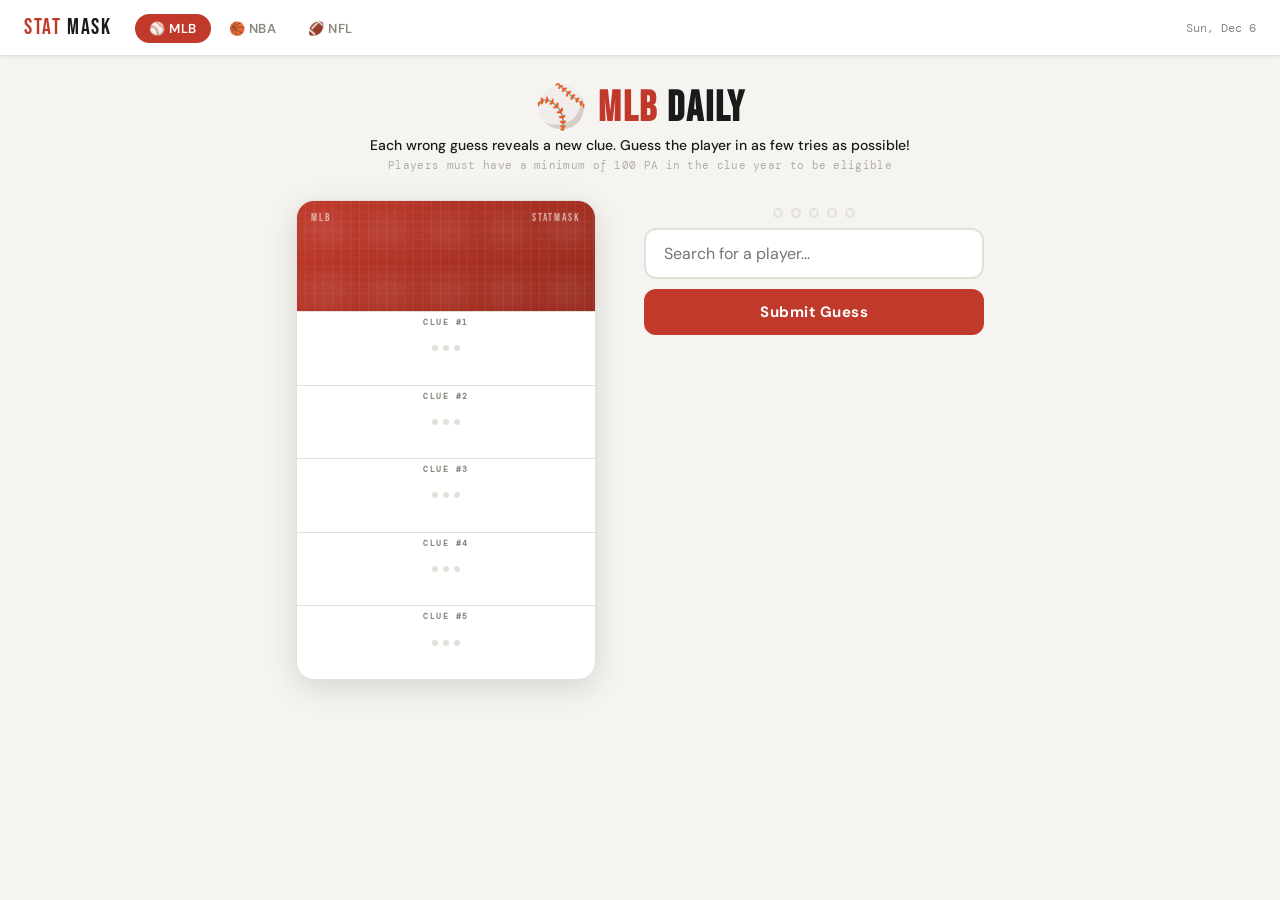
==== mlb.html @ f3b153d6 "Add files via upload" ====
<!DOCTYPE html>
<html lang="en">
<head>
  <!-- Google tag (gtag.js) -->
<script async src="https://www.googletagmanager.com/gtag/js?id=G-ZLGXC7EEFV"></script>
<script>
  window.dataLayer = window.dataLayer || [];
  function gtag(){dataLayer.push(arguments);}
  gtag('js', new Date());

  gtag('config', 'G-ZLGXC7EEFV');
</script>
  <meta charset="UTF-8" />
  <meta name="viewport" content="width=device-width, initial-scale=1.0" />
  <title>StatMask ⚾ MLB</title>
  <link rel="stylesheet" href="shared.css" />
  <style>
    :root {
      --accent: #c0392b;
      --accent-light: #fdeaea;
      --accent-glow: rgba(192,57,43,0.12);
    }

    /* Baseball stitching texture */
    .card-header {
      background: linear-gradient(135deg, #c0392b 0%, #96281b 100%);
    }

    .card-header::before {
      content: '';
      position: absolute;
      inset: 0;
      background-image:
        radial-gradient(circle at 30% 50%, rgba(255,255,255,0.06) 0%, transparent 60%),
        radial-gradient(circle at 70% 50%, rgba(255,255,255,0.06) 0%, transparent 60%);
      background-size: 60px 60px;
    }

    /* Stitching lines */
    .card-header::after {
      content: '';
      position: absolute;
      inset: 0;
      background-image:
        repeating-linear-gradient(
          90deg,
          transparent,
          transparent 8px,
          rgba(255,255,255,0.07) 8px,
          rgba(255,255,255,0.07) 9px
        ),
        repeating-linear-gradient(
          0deg,
          transparent,
          transparent 8px,
          rgba(255,255,255,0.04) 8px,
          rgba(255,255,255,0.04) 9px
        );
    }

    .sport-badge {
      position: absolute;
      top: 10px;
      left: 14px;
      font-family: 'Bebas Neue', sans-serif;
      font-size: 11px;
      letter-spacing: 2px;
      color: rgba(255,255,255,0.6);
      z-index: 4;
    }

    .stat-sleuth-badge {
      position: absolute;
      top: 10px;
      right: 14px;
      font-family: 'Bebas Neue', sans-serif;
      font-size: 11px;
      letter-spacing: 2px;
      color: rgba(255,255,255,0.6);
      z-index: 4;
    }
  </style>
</head>
<body>

<nav>
  <a class="nav-logo" href="mlb.html"><span>STAT</span>MASK</a>
  <ul class="nav-links">
    <li><a href="mlb.html" class="active">⚾ MLB</a></li>
    <li><a href="nba.html">🏀 NBA</a></li>
    <li><a href="nfl.html">🏈 NFL</a></li>
  </ul>
  <div class="nav-spacer"></div>
  <div class="nav-date" id="nav-date"></div>
</nav>

<main>

  <div class="page-header">
    <h1>⚾ <span>MLB</span> DAILY</h1>
    <p class="game-subtitle">Each wrong guess reveals a new clue. Guess the player in as few tries as possible!</p>
    <p class="eligibility-note">Players must have a minimum of 100 PA in the clue year to be eligible</p>
  </div>

  <div class="game-layout">

  <!-- THE CARD -->
  <div class="card-col">
  <div class="card-wrapper">
    <div class="sports-card" id="sports-card">

      <div class="card-header" id="card-header">
        <span class="sport-badge">MLB</span>
        <span class="stat-sleuth-badge">STATMASK</span>
        <div class="mystery-name" id="mystery-name"></div>
        <div class="player-name-reveal" id="player-name-reveal"></div>
      </div>

      <!-- Clue Row 1 -->
      <div class="clue-row" id="clue-0">
        <div class="clue-row-locked">
          <div class="lock-dots"><span></span><span></span><span></span></div>
        </div>
        <div class="clue-row-inner">
          <div class="clue-number">1</div>
          <div class="clue-content">
            <div class="clue-label">Year</div>
            <div class="clue-value" id="clue-val-0"></div>
          </div>
        </div>
      </div>

      <!-- Clue Row 2 -->
      <div class="clue-row" id="clue-1">
        <div class="clue-row-locked">
          <div class="lock-dots"><span></span><span></span><span></span></div>
        </div>
        <div class="clue-row-inner">
          <div class="clue-number">2</div>
          <div class="clue-content">
            <div class="clue-label">Batting Average</div>
            <div class="clue-value" id="clue-val-1"></div>
          </div>
        </div>
      </div>

      <!-- Clue Row 3 -->
      <div class="clue-row" id="clue-2">
        <div class="clue-row-locked">
          <div class="lock-dots"><span></span><span></span><span></span></div>
        </div>
        <div class="clue-row-inner">
          <div class="clue-number">3</div>
          <div class="clue-content">
            <div class="clue-label">Position / Throws</div>
            <div class="clue-value" id="clue-val-2"></div>
          </div>
        </div>
      </div>

      <!-- Clue Row 4 -->
      <div class="clue-row" id="clue-3">
        <div class="clue-row-locked">
          <div class="lock-dots"><span></span><span></span><span></span></div>
        </div>
        <div class="clue-row-inner">
          <div class="clue-number">4</div>
          <div class="clue-content">
            <div class="clue-label">League</div>
            <div class="clue-value" id="clue-val-3"></div>
          </div>
        </div>
      </div>

      <!-- Clue Row 5 -->
      <div class="clue-row" id="clue-4">
        <div class="clue-row-locked">
          <div class="lock-dots"><span></span><span></span><span></span></div>
        </div>
        <div class="clue-row-inner">
          <div class="clue-number">5</div>
          <div class="clue-content">
            <div class="clue-label">Team</div>
            <div class="clue-value" id="clue-val-4"></div>
          </div>
        </div>
      </div>

    </div>
  </div>
  </div><!-- /.card-col -->

  <div class="controls-col">

  <!-- GUESS AREA -->
  <div class="guess-area" id="guess-area">
    <div class="guess-count">
      <div class="guess-pip" id="pip-0"></div>
      <div class="guess-pip" id="pip-1"></div>
      <div class="guess-pip" id="pip-2"></div>
      <div class="guess-pip" id="pip-3"></div>
      <div class="guess-pip" id="pip-4"></div>
    </div>
    <div class="search-container">
      <input
        type="text"
        class="search-input"
        id="search-input"
        placeholder="Search for a player..."
        autocomplete="off"
        spellcheck="false"
      />
      <div class="autocomplete-dropdown" id="autocomplete-dropdown"></div>
    </div>
    <button class="guess-btn" id="guess-btn">Submit Guess</button>
  </div>

  <!-- WRONG GUESSES -->
  <div class="wrong-guesses" id="wrong-guesses" style="display:none;">
    <div class="wrong-guesses-title">Previous Guesses</div>
    <div id="wrong-guesses-list"></div>
  </div>

  <!-- LOCKED BANNER -->
  <div class="locked-banner" id="locked-banner">
    🔒 Come back tomorrow for a new player!
  </div>

  <!-- END STATE -->
  <div class="end-state" id="end-state">
    <div class="end-state-score" id="end-score"></div>
    <div class="end-state-sub" id="end-sub"></div>
    <div class="emoji-grid" id="emoji-grid"></div>
    <button class="share-btn" id="share-btn">🔗 Share Result</button>
    <div class="come-back">New player tomorrow at midnight</div>
  </div>

  </div><!-- /.controls-col -->

  </div><!-- /.game-layout -->

</main>

<script src="mlb_players.js?v=2"></script>
<script src="nba_players.js?v=2"></script>
<script src="nfl_players.js?v=2"></script>
<script src="config.js?v=2"></script>
<script src="game.js?v=2"></script>
<script>
  // Set nav date
  document.getElementById('nav-date').textContent =
    new Date().toLocaleDateString('en-US', { weekday: 'short', month: 'short', day: 'numeric' });

  // Populate clue values from config
  const cfg = STATMASK_CONFIG.mlb;
  cfg.clues.forEach((clue, i) => {
    const el = document.getElementById(`clue-val-${i}`);
    if (el) el.textContent = clue.value;
  });

  // Init game
  initGame('mlb', cfg);
</script>
</body>
</html>
---- shared.css ----
@import url('https://fonts.googleapis.com/css2?family=Bebas+Neue&family=DM+Sans:wght@400;500;600;700&family=DM+Mono:wght@400;500&display=swap');

/* ============================================================
   STATMASK — SHARED STYLES
   ============================================================ */

*, *::before, *::after {
  box-sizing: border-box;
  margin: 0;
  padding: 0;
}

:root {
  --bg: #f5f4f0;
  --surface: #ffffff;
  --border: #e2e0d8;
  --text: #1a1a1a;
  --text-muted: #888880;
  --text-light: #b0aea6;
  --green: #4caf7d;
  --green-light: #e8f5ee;
  --red: #e05252;
  --red-light: #fdeaea;
  --shadow-sm: 0 1px 3px rgba(0,0,0,0.08);
  --shadow-md: 0 4px 16px rgba(0,0,0,0.10);
  --shadow-lg: 0 8px 32px rgba(0,0,0,0.13);
  --radius: 14px;
  --card-width: 300px;
  --card-height: 480px;
}

body {
  font-family: 'DM Sans', sans-serif;
  background: var(--bg);
  color: var(--text);
  min-height: 100vh;
  display: flex;
  flex-direction: column;
}

/* ── NAV ── */
nav {
  background: var(--surface);
  border-bottom: 1px solid var(--border);
  padding: 0 24px;
  display: flex;
  align-items: center;
  gap: 8px;
  height: 56px;
  position: sticky;
  top: 0;
  z-index: 100;
  box-shadow: var(--shadow-sm);
}

.nav-logo {
  font-family: 'Bebas Neue', sans-serif;
  font-size: 22px;
  letter-spacing: 1.5px;
  color: var(--text);
  text-decoration: none;
  margin-right: 16px;
  display: flex;
  align-items: center;
  gap: 6px;
}

.nav-logo span { color: var(--accent); }

.nav-links {
  display: flex;
  gap: 4px;
  list-style: none;
}

.nav-links a {
  text-decoration: none;
  font-size: 13px;
  font-weight: 600;
  color: var(--text-muted);
  padding: 6px 14px;
  border-radius: 20px;
  transition: all 0.15s;
  letter-spacing: 0.5px;
}

.nav-links a:hover { background: var(--bg); color: var(--text); }
.nav-links a.active { background: var(--accent); color: white; }

.nav-spacer { flex: 1; }

.nav-date {
  font-size: 12px;
  color: var(--text-muted);
  font-family: 'DM Mono', monospace;
}

/* ── MAIN LAYOUT ── */
main {
  flex: 1;
  display: flex;
  flex-direction: column;
  align-items: center;
  padding: 32px 16px 48px;
  gap: 28px;
}

/* ── PAGE HEADER ── */
.page-header {
  text-align: center;
}

.page-header h1 {
  font-family: 'Bebas Neue', sans-serif;
  font-size: 42px;
  letter-spacing: 2px;
  color: var(--text);
  line-height: 1;
}

.page-header h1 span { color: var(--accent); }

.game-subtitle {
  margin-top: 6px;
  font-size: 14px;
  color: var(--text);
  font-weight: 500;
}

.eligibility-note {
  margin-top: 4px;
  font-size: 11px;
  color: var(--text-light);
  font-family: 'DM Mono', monospace;
  letter-spacing: 0.3px;
}

/* ── SPORTS CARD ── */
.card-wrapper {
  perspective: 1000px;
  width: var(--card-width);
  height: var(--card-height);
}

.sports-card {
  width: var(--card-width);
  height: var(--card-height);
  border-radius: 18px;
  overflow: hidden;
  box-shadow: var(--shadow-lg);
  background: var(--surface);
  display: flex;
  flex-direction: column;
  border: 1.5px solid var(--border);
  position: relative;
  transition: box-shadow 0.4s, border-color 0.4s;
}

.sports-card.win {
  box-shadow: 0 0 0 3px var(--green), 0 8px 40px rgba(76,175,125,0.25);
  border-color: var(--green);
  animation: winGlow 0.6s ease;
}

.sports-card.lose {
  box-shadow: 0 0 0 3px var(--red), 0 8px 40px rgba(224,82,82,0.2);
  border-color: var(--red);
}

@keyframes winGlow {
  0%   { box-shadow: 0 0 0 0px var(--green), 0 8px 32px rgba(76,175,125,0); }
  50%  { box-shadow: 0 0 0 8px var(--green), 0 8px 40px rgba(76,175,125,0.4); }
  100% { box-shadow: 0 0 0 3px var(--green), 0 8px 40px rgba(76,175,125,0.25); }
}

@keyframes wrongFlash {
  0%   { box-shadow: var(--shadow-lg); }
  40%  { box-shadow: 0 0 0 8px var(--red), 0 8px 40px rgba(224,82,82,0.3); }
  100% { box-shadow: var(--shadow-lg); }
}

.sports-card.wrong-flash {
  animation: wrongFlash 0.6s ease;
}

/* ── CARD HEADER (sport texture) ── */
.card-header {
  height: 110px;
  position: relative;
  overflow: hidden;
  display: flex;
  align-items: center;
  justify-content: center;
  flex-shrink: 0;
}

.card-header .sport-label {
  font-family: 'Bebas Neue', sans-serif;
  font-size: 13px;
  letter-spacing: 3px;
  color: rgba(255,255,255,0.7);
  position: relative;
  z-index: 2;
}

.card-header .mystery-name {
  position: absolute;
  inset: 0;
  display: flex;
  align-items: center;
  justify-content: center;
  font-family: 'Bebas Neue', sans-serif;
  font-size: 30px;
  letter-spacing: 3px;
  color: white;
  text-align: center;
  padding: 12px;
  filter: blur(7px);
  opacity: 1;
  z-index: 2;
  transition: opacity 0.5s, filter 0.5s;
  pointer-events: none;
  user-select: none;
}

.card-header.revealed .mystery-name {
  opacity: 0;
  filter: blur(0px);
}

.card-header .player-name-reveal {
  position: absolute;
  inset: 0;
  display: flex;
  align-items: center;
  justify-content: center;
  font-family: 'Bebas Neue', sans-serif;
  font-size: 26px;
  letter-spacing: 2px;
  color: white;
  text-shadow: 0 2px 8px rgba(0,0,0,0.3);
  opacity: 0;
  transition: opacity 0.5s 0.2s;
  z-index: 3;
  text-align: center;
  padding: 12px;
}

.card-header.revealed .player-name-reveal { opacity: 1; }

/* ── CLUE ROWS ── */
.clue-rows {
  flex: 1;
  display: flex;
  flex-direction: column;
}

.clue-row {
  flex: 1;
  border-top: 1px solid var(--border);
  display: flex;
  align-items: center;
  padding: 0 18px;
  gap: 12px;
  position: relative;
  overflow: hidden;
  transform-origin: top center;
}

.clue-row-inner {
  display: flex;
  align-items: center;
  gap: 12px;
  width: 100%;
  opacity: 0;
  transform: translateY(-8px);
  transition: opacity 0.4s, transform 0.4s;
}

.clue-row.revealed .clue-row-inner {
  opacity: 1;
  transform: translateY(0);
}

.clue-row-locked {
  position: absolute;
  inset: 0;
  display: flex;
  align-items: center;
  justify-content: center;
  gap: 8px;
  transition: opacity 0.3s;
}

.clue-row-locked .lock-dots {
  display: flex;
  gap: 5px;
}

.clue-row-locked .lock-dots span {
  width: 6px;
  height: 6px;
  border-radius: 50%;
  background: var(--border);
  display: block;
}

.clue-row.revealed .clue-row-locked { opacity: 0; pointer-events: none; }

.clue-number {
  width: 22px;
  height: 22px;
  border-radius: 50%;
  background: var(--accent-light, #f0f0f0);
  color: var(--accent);
  font-size: 11px;
  font-weight: 700;
  display: flex;
  align-items: center;
  justify-content: center;
  flex-shrink: 0;
  font-family: 'DM Mono', monospace;
}

.clue-content { flex: 1; min-width: 0; }

.sports-card { counter-reset: clue-counter; }

.clue-row::before {
  counter-increment: clue-counter;
  content: "CLUE #" counter(clue-counter);
  position: absolute;
  top: 5px;
  left: 50%;
  transform: translateX(-50%);
  white-space: nowrap;
  font-size: 8px;
  font-weight: 600;
  letter-spacing: 1.5px;
  color: var(--text-muted);
  font-family: 'DM Mono', monospace;
  z-index: 1;
}

.clue-label {
  font-size: 10px;
  font-weight: 600;
  text-transform: uppercase;
  letter-spacing: 0.8px;
  color: var(--text-muted);
  line-height: 1;
}

.clue-value {
  font-size: 15px;
  font-weight: 700;
  color: var(--text);
  margin-top: 2px;
  white-space: nowrap;
  overflow: hidden;
  text-overflow: ellipsis;
}

/* ── GUESS INPUT AREA ── */
.guess-area {
  width: 100%;
  max-width: 360px;
  display: flex;
  flex-direction: column;
  gap: 10px;
}

.guess-count {
  display: flex;
  justify-content: center;
  gap: 8px;
}

.guess-pip {
  width: 10px;
  height: 10px;
  border-radius: 50%;
  border: 2px solid var(--border);
  background: transparent;
  transition: all 0.2s;
}

.guess-pip.wrong { background: var(--red); border-color: var(--red); }
.guess-pip.correct { background: var(--green); border-color: var(--green); }

.search-container {
  position: relative;
}

.search-input {
  width: 100%;
  padding: 13px 18px;
  border: 2px solid var(--border);
  border-radius: 12px;
  font-size: 16px;
  font-family: 'DM Sans', sans-serif;
  background: var(--surface);
  color: var(--text);
  outline: none;
  transition: border-color 0.2s, box-shadow 0.2s;
}

.search-input:focus {
  border-color: var(--accent);
  box-shadow: 0 0 0 3px var(--accent-glow, rgba(0,0,0,0.06));
}

.search-input:disabled {
  background: var(--bg);
  color: var(--text-muted);
  cursor: not-allowed;
}

.autocomplete-dropdown {
  position: absolute;
  top: calc(100% + 6px);
  left: 0; right: 0;
  background: var(--surface);
  border: 1.5px solid var(--border);
  border-radius: 12px;
  box-shadow: var(--shadow-md);
  z-index: 50;
  max-height: 200px;
  overflow-y: auto;
  display: none;
}

.autocomplete-dropdown.open { display: block; }

.autocomplete-item {
  padding: 10px 16px;
  font-size: 14px;
  cursor: pointer;
  transition: background 0.1s;
  border-bottom: 1px solid var(--border);
}

.autocomplete-item:last-child { border-bottom: none; }
.autocomplete-item:hover, .autocomplete-item.active { background: var(--bg); }

.autocomplete-item mark {
  background: none;
  color: var(--accent);
  font-weight: 700;
}

.guess-btn {
  width: 100%;
  padding: 13px;
  background: var(--accent);
  color: white;
  border: none;
  border-radius: 12px;
  font-size: 15px;
  font-weight: 700;
  font-family: 'DM Sans', sans-serif;
  cursor: pointer;
  letter-spacing: 0.5px;
  transition: opacity 0.2s, transform 0.1s;
}

.guess-btn:hover { opacity: 0.9; }
.guess-btn:active { transform: scale(0.98); }
.guess-btn:disabled { opacity: 0.4; cursor: not-allowed; transform: none; }

/* ── WRONG GUESSES LIST ── */
.wrong-guesses {
  width: 100%;
  max-width: 360px;
}

.wrong-guesses-title {
  font-size: 11px;
  font-weight: 600;
  text-transform: uppercase;
  letter-spacing: 0.8px;
  color: var(--text-muted);
  margin-bottom: 6px;
}

.wrong-guess-tag {
  display: inline-flex;
  align-items: center;
  gap: 5px;
  background: var(--red-light);
  color: var(--red);
  font-size: 13px;
  font-weight: 600;
  padding: 4px 10px;
  border-radius: 20px;
  margin: 3px;
  text-decoration: line-through;
  text-decoration-color: var(--red);
}

/* ── END STATE ── */
.end-state {
  width: 100%;
  max-width: 360px;
  background: var(--surface);
  border-radius: var(--radius);
  border: 1.5px solid var(--border);
  padding: 20px;
  text-align: center;
  box-shadow: var(--shadow-sm);
  display: none;
  flex-direction: column;
  gap: 14px;
  animation: slideUp 0.4s ease;
}

.end-state.show { display: flex; }

@keyframes slideUp {
  from { opacity: 0; transform: translateY(12px); }
  to   { opacity: 1; transform: translateY(0); }
}

.end-state-score {
  font-family: 'Bebas Neue', sans-serif;
  font-size: 28px;
  letter-spacing: 1px;
  line-height: 1;
}

.end-state-score.win-text { color: var(--green); }
.end-state-score.lose-text { color: var(--red); }

.end-state-sub {
  font-size: 13px;
  color: var(--text-muted);
  margin-top: -8px;
}

.emoji-grid {
  font-size: 18px;
  letter-spacing: 4px;
  line-height: 1.6;
}

.share-btn {
  display: flex;
  align-items: center;
  justify-content: center;
  gap: 7px;
  padding: 11px 20px;
  background: var(--text);
  color: white;
  border: none;
  border-radius: 10px;
  font-size: 14px;
  font-weight: 700;
  font-family: 'DM Sans', sans-serif;
  cursor: pointer;
  transition: opacity 0.2s;
  letter-spacing: 0.3px;
}

.share-btn:hover { opacity: 0.85; }
.share-btn.copied { background: var(--green); }

.come-back {
  font-size: 12px;
  color: var(--text-muted);
  font-family: 'DM Mono', monospace;
}

/* ── LOCKED STATE ── */
.locked-banner {
  display: none;
  background: var(--bg);
  border: 1.5px solid var(--border);
  border-radius: 10px;
  padding: 12px 18px;
  text-align: center;
  font-size: 13px;
  color: var(--text-muted);
  width: 100%;
  max-width: 360px;
}

.locked-banner.show { display: block; }

/* ── SCROLLBAR ── */
.autocomplete-dropdown::-webkit-scrollbar { width: 4px; }
.autocomplete-dropdown::-webkit-scrollbar-track { background: transparent; }
.autocomplete-dropdown::-webkit-scrollbar-thumb { background: var(--border); border-radius: 4px; }

/* ── DESKTOP SIDE-BY-SIDE LAYOUT ── */
@media (min-width: 768px) {
  main {
    align-items: center;
    padding: 32px 24px 48px;
  }

  .game-layout {
    display: flex;
    flex-direction: row;
    align-items: flex-start;
    gap: 48px;
    justify-content: center;
  }

  .card-col {
    flex-shrink: 0;
  }

  .controls-col {
    display: flex;
    flex-direction: column;
    gap: 12px;
    width: 340px;
    padding-top: 8px;
  }

  .guess-area {
    max-width: 100%;
    width: 100%;
  }

  .wrong-guesses,
  .end-state,
  .locked-banner {
    max-width: 100%;
    width: 100%;
  }
}

/* ── RESPONSIVE ── */
@media (max-width: 480px) {
  :root {
    --card-width: min(300px, calc(100vw - 32px));
    --card-height: 390px;
  }

  main { padding: 10px 16px 20px; gap: 12px; }

  .page-header h1 { font-size: 32px; }
  .game-subtitle { font-size: 13px; }
  .eligibility-note { font-size: 10px; margin-top: 2px; }

  .card-header { height: 86px; }
  .card-header .mystery-icon { font-size: 38px; }

  .search-input { padding: 10px 14px; font-size: 16px; }
  .guess-btn { padding: 10px; font-size: 14px; }

  nav { padding: 0 12px; gap: 4px; }
  .nav-logo { font-size: 17px; margin-right: 6px; }
  .nav-links { gap: 2px; }
  .nav-links a { font-size: 11px; padding: 5px 9px; letter-spacing: 0; }
  .nav-date { font-size: 10px; white-space: nowrap; }
}

@media (max-width: 390px) {
  :root {
    --card-width: calc(100vw - 28px);
    --card-height: 360px;
  }

  main { padding: 6px 14px 16px; gap: 10px; }

  .page-header h1 { font-size: 28px; }
  .game-subtitle { font-size: 12px; }
  .eligibility-note { display: none; }

  .card-header { height: 76px; }
  .card-header .mystery-icon { font-size: 34px; }
}
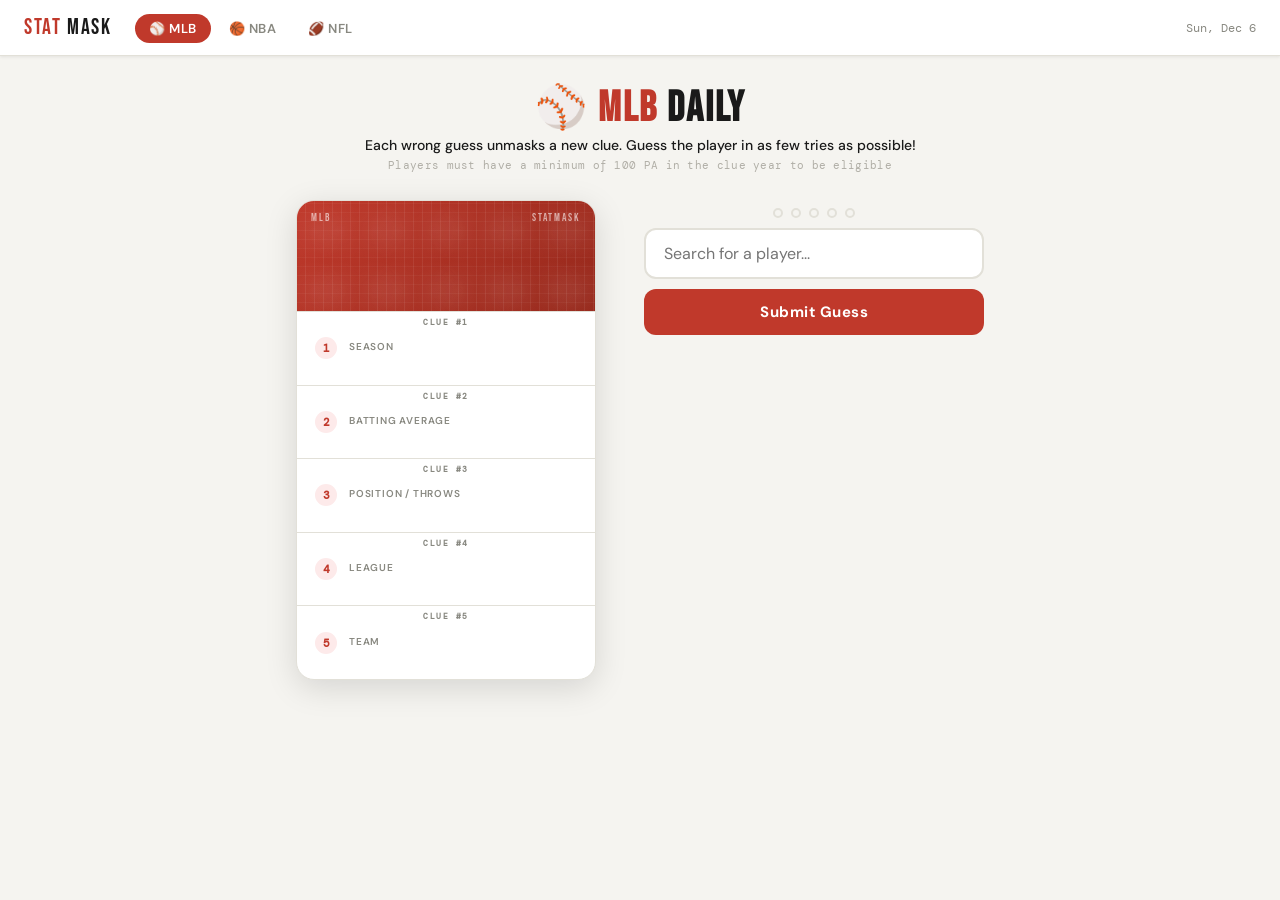
==== commit b50e01ea: "Add files via upload" ====
--- a/mlb.html
+++ b/mlb.html
@@ -98,7 +98,7 @@
 
   <div class="page-header">
     <h1>⚾ <span>MLB</span> DAILY</h1>
-    <p class="game-subtitle">Each wrong guess reveals a new clue. Guess the player in as few tries as possible!</p>
+    <p class="game-subtitle">Each wrong guess unmasks a new clue. Guess the player in as few tries as possible!</p>
     <p class="eligibility-note">Players must have a minimum of 100 PA in the clue year to be eligible</p>
   </div>
 
@@ -124,7 +124,7 @@
         <div class="clue-row-inner">
           <div class="clue-number">1</div>
           <div class="clue-content">
-            <div class="clue-label">Year</div>
+            <div class="clue-label">Season</div>
             <div class="clue-value" id="clue-val-0"></div>
           </div>
         </div>
--- a/shared.css
+++ b/shared.css
@@ -272,40 +272,9 @@
   align-items: center;
   gap: 12px;
   width: 100%;
-  opacity: 0;
-  transform: translateY(-8px);
-  transition: opacity 0.4s, transform 0.4s;
-}
-
-.clue-row.revealed .clue-row-inner {
-  opacity: 1;
-  transform: translateY(0);
-}
-
-.clue-row-locked {
-  position: absolute;
-  inset: 0;
-  display: flex;
-  align-items: center;
-  justify-content: center;
-  gap: 8px;
-  transition: opacity 0.3s;
-}
-
-.clue-row-locked .lock-dots {
-  display: flex;
-  gap: 5px;
-}
-
-.clue-row-locked .lock-dots span {
-  width: 6px;
-  height: 6px;
-  border-radius: 50%;
-  background: var(--border);
-  display: block;
-}
-
-.clue-row.revealed .clue-row-locked { opacity: 0; pointer-events: none; }
+}
+
+.clue-row-locked { display: none; }
 
 .clue-number {
   width: 22px;
@@ -359,6 +328,14 @@
   white-space: nowrap;
   overflow: hidden;
   text-overflow: ellipsis;
+  filter: blur(6px);
+  transition: filter 0.5s;
+  user-select: none;
+}
+
+.clue-row.revealed .clue-value {
+  filter: blur(0);
+  user-select: auto;
 }
 
 /* ── GUESS INPUT AREA ── */
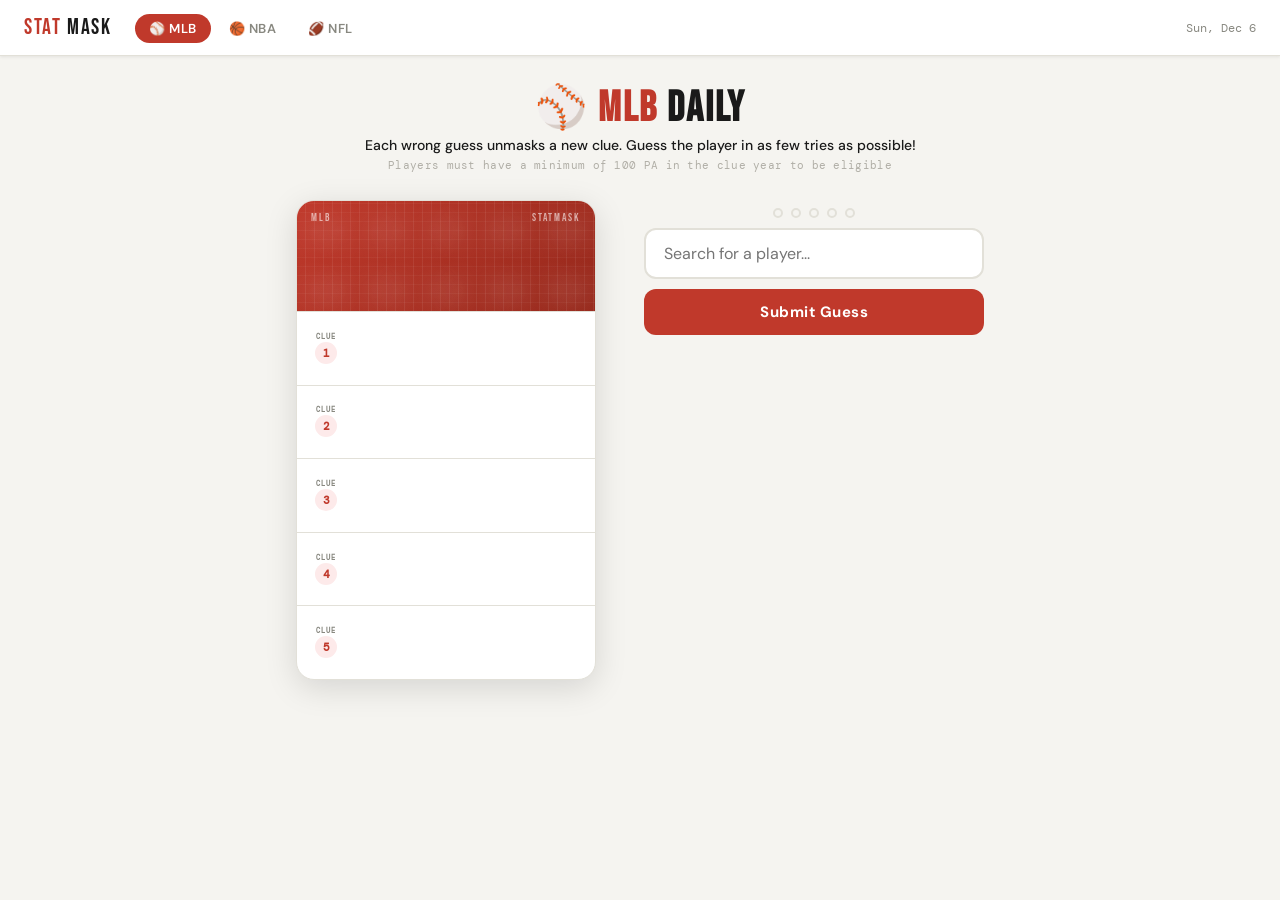
==== commit cc50122d: "Add files via upload" ====
--- a/mlb.html
+++ b/mlb.html
@@ -118,71 +118,56 @@
 
       <!-- Clue Row 1 -->
       <div class="clue-row" id="clue-0">
-        <div class="clue-row-locked">
-          <div class="lock-dots"><span></span><span></span><span></span></div>
-        </div>
-        <div class="clue-row-inner">
-          <div class="clue-number">1</div>
-          <div class="clue-content">
-            <div class="clue-label">Season</div>
-            <div class="clue-value" id="clue-val-0"></div>
-          </div>
+        <div class="clue-row-inner">
+          <div class="clue-num-col">
+            <div class="clue-tag">CLUE</div>
+            <div class="clue-num-circle">1</div>
+          </div>
+          <div class="clue-value" id="clue-val-0"></div>
         </div>
       </div>
 
       <!-- Clue Row 2 -->
       <div class="clue-row" id="clue-1">
-        <div class="clue-row-locked">
-          <div class="lock-dots"><span></span><span></span><span></span></div>
-        </div>
-        <div class="clue-row-inner">
-          <div class="clue-number">2</div>
-          <div class="clue-content">
-            <div class="clue-label">Batting Average</div>
-            <div class="clue-value" id="clue-val-1"></div>
-          </div>
+        <div class="clue-row-inner">
+          <div class="clue-num-col">
+            <div class="clue-tag">CLUE</div>
+            <div class="clue-num-circle">2</div>
+          </div>
+          <div class="clue-value" id="clue-val-1"></div>
         </div>
       </div>
 
       <!-- Clue Row 3 -->
       <div class="clue-row" id="clue-2">
-        <div class="clue-row-locked">
-          <div class="lock-dots"><span></span><span></span><span></span></div>
-        </div>
-        <div class="clue-row-inner">
-          <div class="clue-number">3</div>
-          <div class="clue-content">
-            <div class="clue-label">Position / Throws</div>
-            <div class="clue-value" id="clue-val-2"></div>
-          </div>
+        <div class="clue-row-inner">
+          <div class="clue-num-col">
+            <div class="clue-tag">CLUE</div>
+            <div class="clue-num-circle">3</div>
+          </div>
+          <div class="clue-value" id="clue-val-2"></div>
         </div>
       </div>
 
       <!-- Clue Row 4 -->
       <div class="clue-row" id="clue-3">
-        <div class="clue-row-locked">
-          <div class="lock-dots"><span></span><span></span><span></span></div>
-        </div>
-        <div class="clue-row-inner">
-          <div class="clue-number">4</div>
-          <div class="clue-content">
-            <div class="clue-label">League</div>
-            <div class="clue-value" id="clue-val-3"></div>
-          </div>
+        <div class="clue-row-inner">
+          <div class="clue-num-col">
+            <div class="clue-tag">CLUE</div>
+            <div class="clue-num-circle">4</div>
+          </div>
+          <div class="clue-value" id="clue-val-3"></div>
         </div>
       </div>
 
       <!-- Clue Row 5 -->
       <div class="clue-row" id="clue-4">
-        <div class="clue-row-locked">
-          <div class="lock-dots"><span></span><span></span><span></span></div>
-        </div>
-        <div class="clue-row-inner">
-          <div class="clue-number">5</div>
-          <div class="clue-content">
-            <div class="clue-label">Team</div>
-            <div class="clue-value" id="clue-val-4"></div>
-          </div>
+        <div class="clue-row-inner">
+          <div class="clue-num-col">
+            <div class="clue-tag">CLUE</div>
+            <div class="clue-num-circle">5</div>
+          </div>
+          <div class="clue-value" id="clue-val-4"></div>
         </div>
       </div>
 
@@ -255,7 +240,7 @@
   const cfg = STATMASK_CONFIG.mlb;
   cfg.clues.forEach((clue, i) => {
     const el = document.getElementById(`clue-val-${i}`);
-    if (el) el.textContent = clue.value;
+    if (el) el.textContent = clue;
   });
 
   // Init game
--- a/shared.css
+++ b/shared.css
@@ -36,6 +36,7 @@
   min-height: 100vh;
   display: flex;
   flex-direction: column;
+  overflow-x: hidden;
 }
 
 /* ── NAV ── */
@@ -168,9 +169,40 @@
 }
 
 @keyframes winGlow {
-  0%   { box-shadow: 0 0 0 0px var(--green), 0 8px 32px rgba(76,175,125,0); }
-  50%  { box-shadow: 0 0 0 8px var(--green), 0 8px 40px rgba(76,175,125,0.4); }
-  100% { box-shadow: 0 0 0 3px var(--green), 0 8px 40px rgba(76,175,125,0.25); }
+  0%   { box-shadow: 0 0 0 0px var(--green), 0 8px 32px rgba(76,175,125,0); transform: scale(1); }
+  25%  { box-shadow: 0 0 0 10px var(--green), 0 8px 48px rgba(76,175,125,0.5); transform: scale(1.03); }
+  60%  { box-shadow: 0 0 0 6px var(--green), 0 8px 40px rgba(76,175,125,0.35); transform: scale(1.01); }
+  100% { box-shadow: 0 0 0 3px var(--green), 0 8px 40px rgba(76,175,125,0.25); transform: scale(1); }
+}
+
+/* ── WIN SWEEP ── */
+@keyframes sweepDown {
+  0%   { transform: translateY(-100%); }
+  100% { transform: translateY(500%); }
+}
+
+.sports-card.win-sweep {
+  overflow: hidden;
+}
+
+.sports-card.win-sweep::after {
+  content: '';
+  position: absolute;
+  left: -5%;
+  right: -5%;
+  top: 0;
+  height: 28%;
+  background: linear-gradient(
+    to bottom,
+    transparent 0%,
+    rgba(76, 175, 125, 0.2) 25%,
+    rgba(255, 255, 255, 0.75) 50%,
+    rgba(76, 175, 125, 0.2) 75%,
+    transparent 100%
+  );
+  animation: sweepDown 0.85s cubic-bezier(0.4, 0, 0.4, 1) forwards;
+  z-index: 20;
+  pointer-events: none;
 }
 
 @keyframes wrongFlash {
@@ -215,7 +247,7 @@
   color: white;
   text-align: center;
   padding: 12px;
-  filter: blur(7px);
+  filter: blur(14px);
   opacity: 1;
   z-index: 2;
   transition: opacity 0.5s, filter 0.5s;
@@ -270,13 +302,31 @@
 .clue-row-inner {
   display: flex;
   align-items: center;
-  gap: 12px;
+  gap: 14px;
   width: 100%;
 }
 
 .clue-row-locked { display: none; }
 
-.clue-number {
+.clue-num-col {
+  display: flex;
+  flex-direction: column;
+  align-items: center;
+  gap: 2px;
+  flex-shrink: 0;
+}
+
+.clue-tag {
+  font-size: 7px;
+  font-weight: 700;
+  letter-spacing: 1.2px;
+  color: var(--text-muted);
+  font-family: 'DM Mono', monospace;
+  text-transform: uppercase;
+  line-height: 1;
+}
+
+.clue-num-circle {
   width: 22px;
   height: 22px;
   border-radius: 50%;
@@ -287,48 +337,18 @@
   display: flex;
   align-items: center;
   justify-content: center;
-  flex-shrink: 0;
   font-family: 'DM Mono', monospace;
 }
 
-.clue-content { flex: 1; min-width: 0; }
-
-.sports-card { counter-reset: clue-counter; }
-
-.clue-row::before {
-  counter-increment: clue-counter;
-  content: "CLUE #" counter(clue-counter);
-  position: absolute;
-  top: 5px;
-  left: 50%;
-  transform: translateX(-50%);
-  white-space: nowrap;
-  font-size: 8px;
-  font-weight: 600;
-  letter-spacing: 1.5px;
-  color: var(--text-muted);
-  font-family: 'DM Mono', monospace;
-  z-index: 1;
-}
-
-.clue-label {
-  font-size: 10px;
-  font-weight: 600;
-  text-transform: uppercase;
-  letter-spacing: 0.8px;
-  color: var(--text-muted);
-  line-height: 1;
-}
-
 .clue-value {
-  font-size: 15px;
-  font-weight: 700;
+  flex: 1;
+  min-width: 0;
+  font-size: 13px;
+  font-weight: 500;
   color: var(--text);
-  margin-top: 2px;
-  white-space: nowrap;
-  overflow: hidden;
-  text-overflow: ellipsis;
-  filter: blur(6px);
+  line-height: 1.45;
+  white-space: normal;
+  filter: blur(8px);
   transition: filter 0.5s;
   user-select: none;
 }
@@ -449,6 +469,7 @@
 .wrong-guesses {
   width: 100%;
   max-width: 360px;
+  overflow: hidden;
 }
 
 .wrong-guesses-title {
@@ -568,6 +589,23 @@
 .autocomplete-dropdown::-webkit-scrollbar-track { background: transparent; }
 .autocomplete-dropdown::-webkit-scrollbar-thumb { background: var(--border); border-radius: 4px; }
 
+/* ── GAME LAYOUT — MOBILE (column, default) ── */
+.game-layout {
+  display: flex;
+  flex-direction: column;
+  align-items: center;
+  gap: 24px;
+  width: 100%;
+}
+
+.controls-col {
+  display: flex;
+  flex-direction: column;
+  gap: 12px;
+  width: 100%;
+  max-width: 360px;
+}
+
 /* ── DESKTOP SIDE-BY-SIDE LAYOUT ── */
 @media (min-width: 768px) {
   main {
@@ -576,11 +614,11 @@
   }
 
   .game-layout {
-    display: flex;
     flex-direction: row;
     align-items: flex-start;
     gap: 48px;
     justify-content: center;
+    width: auto;
   }
 
   .card-col {
@@ -588,10 +626,8 @@
   }
 
   .controls-col {
-    display: flex;
-    flex-direction: column;
-    gap: 12px;
     width: 340px;
+    max-width: 340px;
     padding-top: 8px;
   }
 
@@ -627,6 +663,8 @@
   .search-input { padding: 10px 14px; font-size: 16px; }
   .guess-btn { padding: 10px; font-size: 14px; }
 
+  .guess-count { padding-top: 4px; }
+
   nav { padding: 0 12px; gap: 4px; }
   .nav-logo { font-size: 17px; margin-right: 6px; }
   .nav-links { gap: 2px; }
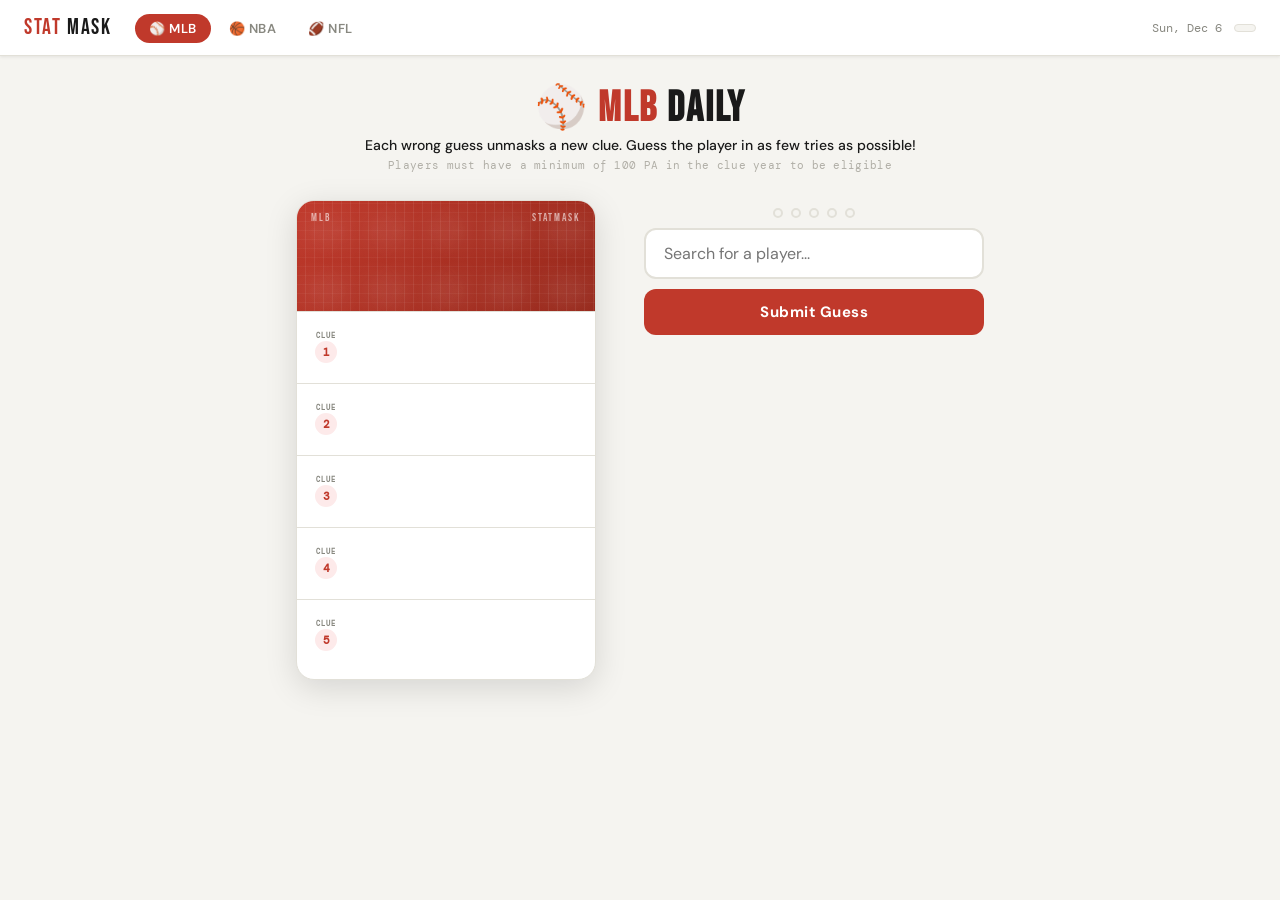
==== commit e002b8f3: "Add files via upload" ====
--- a/mlb.html
+++ b/mlb.html
@@ -92,6 +92,7 @@
   </ul>
   <div class="nav-spacer"></div>
   <div class="nav-date" id="nav-date"></div>
+  <div class="nav-avg" id="nav-avg"></div>
 </nav>
 
 <main>
--- a/shared.css
+++ b/shared.css
@@ -96,6 +96,18 @@
   font-family: 'DM Mono', monospace;
 }
 
+.nav-avg {
+  font-size: 12px;
+  color: var(--text-muted);
+  font-family: 'DM Mono', monospace;
+  background: var(--bg);
+  border: 1px solid var(--border);
+  border-radius: 20px;
+  padding: 3px 10px;
+  margin-left: 4px;
+  white-space: nowrap;
+}
+
 /* ── MAIN LAYOUT ── */
 main {
   flex: 1;
@@ -140,12 +152,12 @@
 .card-wrapper {
   perspective: 1000px;
   width: var(--card-width);
-  height: var(--card-height);
+  min-height: var(--card-height);
 }
 
 .sports-card {
   width: var(--card-width);
-  height: var(--card-height);
+  min-height: var(--card-height);
   border-radius: 18px;
   overflow: hidden;
   box-shadow: var(--shadow-lg);
@@ -282,20 +294,19 @@
 
 /* ── CLUE ROWS ── */
 .clue-rows {
-  flex: 1;
   display: flex;
   flex-direction: column;
 }
 
 .clue-row {
-  flex: 1;
+  min-height: 72px;
   border-top: 1px solid var(--border);
   display: flex;
   align-items: center;
-  padding: 0 18px;
+  padding: 10px 18px;
   gap: 12px;
   position: relative;
-  overflow: hidden;
+  overflow: visible;
   transform-origin: top center;
 }
 
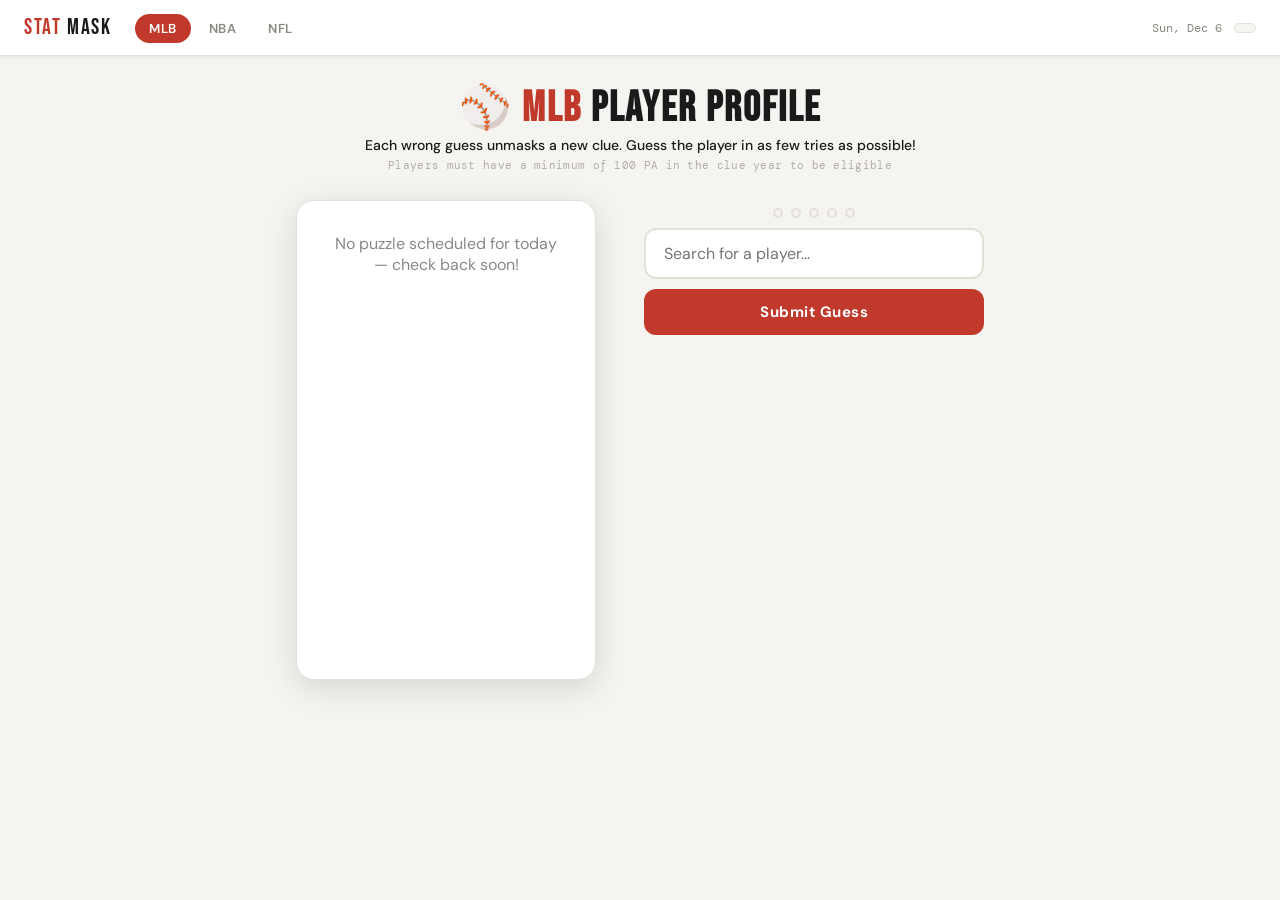
==== commit 1fe9af1d: "Add files via upload" ====
--- a/mlb.html
+++ b/mlb.html
@@ -86,9 +86,9 @@
 <nav>
   <a class="nav-logo" href="mlb.html"><span>STAT</span>MASK</a>
   <ul class="nav-links">
-    <li><a href="mlb.html" class="active">⚾ MLB</a></li>
-    <li><a href="nba.html">🏀 NBA</a></li>
-    <li><a href="nfl.html">🏈 NFL</a></li>
+    <li><a href="mlb.html" class="active">MLB</a></li>
+    <li><a href="nba.html">NBA</a></li>
+    <li><a href="nfl.html">NFL</a></li>
   </ul>
   <div class="nav-spacer"></div>
   <div class="nav-date" id="nav-date"></div>
@@ -98,7 +98,7 @@
 <main>
 
   <div class="page-header">
-    <h1>⚾ <span>MLB</span> DAILY</h1>
+    <h1>⚾ <span>MLB</span> PLAYER PROFILE</h1>
     <p class="game-subtitle">Each wrong guess unmasks a new clue. Guess the player in as few tries as possible!</p>
     <p class="eligibility-note">Players must have a minimum of 100 PA in the clue year to be eligible</p>
   </div>
@@ -114,7 +114,10 @@
         <span class="sport-badge">MLB</span>
         <span class="stat-sleuth-badge">STATMASK</span>
         <div class="mystery-name" id="mystery-name"></div>
-        <div class="player-name-reveal" id="player-name-reveal"></div>
+        <div class="player-reveal-group">
+          <div class="player-name-reveal" id="player-name-reveal"></div>
+          <div class="player-accolades-reveal" id="player-accolades-reveal"></div>
+        </div>
       </div>
 
       <!-- Clue Row 1 -->
@@ -230,22 +233,30 @@
 <script src="mlb_players.js?v=2"></script>
 <script src="nba_players.js?v=2"></script>
 <script src="nfl_players.js?v=2"></script>
-<script src="config.js?v=2"></script>
 <script src="game.js?v=2"></script>
 <script>
-  // Set nav date
   document.getElementById('nav-date').textContent =
     new Date().toLocaleDateString('en-US', { weekday: 'short', month: 'short', day: 'numeric' });
 
-  // Populate clue values from config
-  const cfg = STATMASK_CONFIG.mlb;
-  cfg.clues.forEach((clue, i) => {
-    const el = document.getElementById(`clue-val-${i}`);
-    if (el) el.textContent = clue;
-  });
-
-  // Init game
-  initGame('mlb', cfg);
+  const _d = new Date();
+  const today = `${_d.getFullYear()}-${String(_d.getMonth()+1).padStart(2,'0')}-${String(_d.getDate()).padStart(2,'0')}`;
+
+  fetch('schedule.json?v=' + today)
+    .then(r => r.json())
+    .then(schedule => {
+      const day = schedule[today];
+      if (!day || !day.mlb || !day.mlb.answer) {
+        document.getElementById('sports-card').innerHTML =
+          '<p style="padding:32px;text-align:center;font-family:DM Sans,sans-serif;color:#888">No puzzle scheduled for today — check back soon!</p>';
+        return;
+      }
+      const cfg = Object.assign({}, day.mlb, { players: MLB_PLAYERS });
+      cfg.clues.forEach((clue, i) => {
+        const el = document.getElementById(`clue-val-${i}`);
+        if (el) el.textContent = clue;
+      });
+      initGame('mlb', cfg);
+    });
 </script>
 </body>
 </html>
--- a/shared.css
+++ b/shared.css
@@ -97,15 +97,33 @@
 }
 
 .nav-avg {
-  font-size: 12px;
-  color: var(--text-muted);
-  font-family: 'DM Mono', monospace;
+  display: flex;
+  flex-direction: column;
+  align-items: center;
   background: var(--bg);
   border: 1px solid var(--border);
-  border-radius: 20px;
-  padding: 3px 10px;
+  border-radius: 10px;
+  padding: 4px 10px;
   margin-left: 4px;
+  line-height: 1;
+  gap: 2px;
   white-space: nowrap;
+}
+
+.nav-avg-label {
+  font-size: 7px;
+  font-weight: 700;
+  letter-spacing: 1px;
+  color: var(--text-muted);
+  font-family: 'DM Mono', monospace;
+  text-transform: uppercase;
+}
+
+.nav-avg-value {
+  font-size: 14px;
+  font-weight: 700;
+  color: var(--text);
+  font-family: 'DM Mono', monospace;
 }
 
 /* ── MAIN LAYOUT ── */
@@ -229,7 +247,7 @@
 
 /* ── CARD HEADER (sport texture) ── */
 .card-header {
-  height: 110px;
+  min-height: 140px;
   position: relative;
   overflow: hidden;
   display: flex;
@@ -272,25 +290,53 @@
   filter: blur(0px);
 }
 
-.card-header .player-name-reveal {
+.card-header .player-reveal-group {
   position: absolute;
   inset: 0;
   display: flex;
+  flex-direction: column;
   align-items: center;
   justify-content: center;
+  gap: 8px;
+  padding: 20px 10px 10px;
+  z-index: 3;
+  pointer-events: none;
+  opacity: 0;
+  transition: opacity 0.5s 0.2s;
+}
+
+.card-header.revealed .player-reveal-group { opacity: 1; }
+
+.card-header .player-name-reveal {
   font-family: 'Bebas Neue', sans-serif;
-  font-size: 26px;
+  font-size: 30px;
   letter-spacing: 2px;
   color: white;
   text-shadow: 0 2px 8px rgba(0,0,0,0.3);
-  opacity: 0;
-  transition: opacity 0.5s 0.2s;
-  z-index: 3;
   text-align: center;
-  padding: 12px;
-}
-
-.card-header.revealed .player-name-reveal { opacity: 1; }
+  padding: 0 12px;
+}
+
+.card-header .player-accolades-reveal {
+  display: flex;
+  flex-wrap: wrap;
+  justify-content: center;
+  gap: 4px;
+  padding: 0 10px;
+}
+
+.accolade-badge {
+  font-size: 9px;
+  font-weight: 600;
+  color: rgba(255,255,255,0.9);
+  background: rgba(255,255,255,0.18);
+  border: 1px solid rgba(255,255,255,0.3);
+  border-radius: 20px;
+  padding: 3px 8px;
+  letter-spacing: 0.3px;
+  font-family: 'DM Sans', sans-serif;
+  white-space: nowrap;
+}
 
 /* ── CLUE ROWS ── */
 .clue-rows {
@@ -668,8 +714,7 @@
   .game-subtitle { font-size: 13px; }
   .eligibility-note { font-size: 10px; margin-top: 2px; }
 
-  .card-header { height: 86px; }
-  .card-header .mystery-icon { font-size: 38px; }
+  .card-header { min-height: 120px; }
 
   .search-input { padding: 10px 14px; font-size: 16px; }
   .guess-btn { padding: 10px; font-size: 14px; }
@@ -695,6 +740,5 @@
   .game-subtitle { font-size: 12px; }
   .eligibility-note { display: none; }
 
-  .card-header { height: 76px; }
-  .card-header .mystery-icon { font-size: 34px; }
-}
+  .card-header { min-height: 110px; }
+}
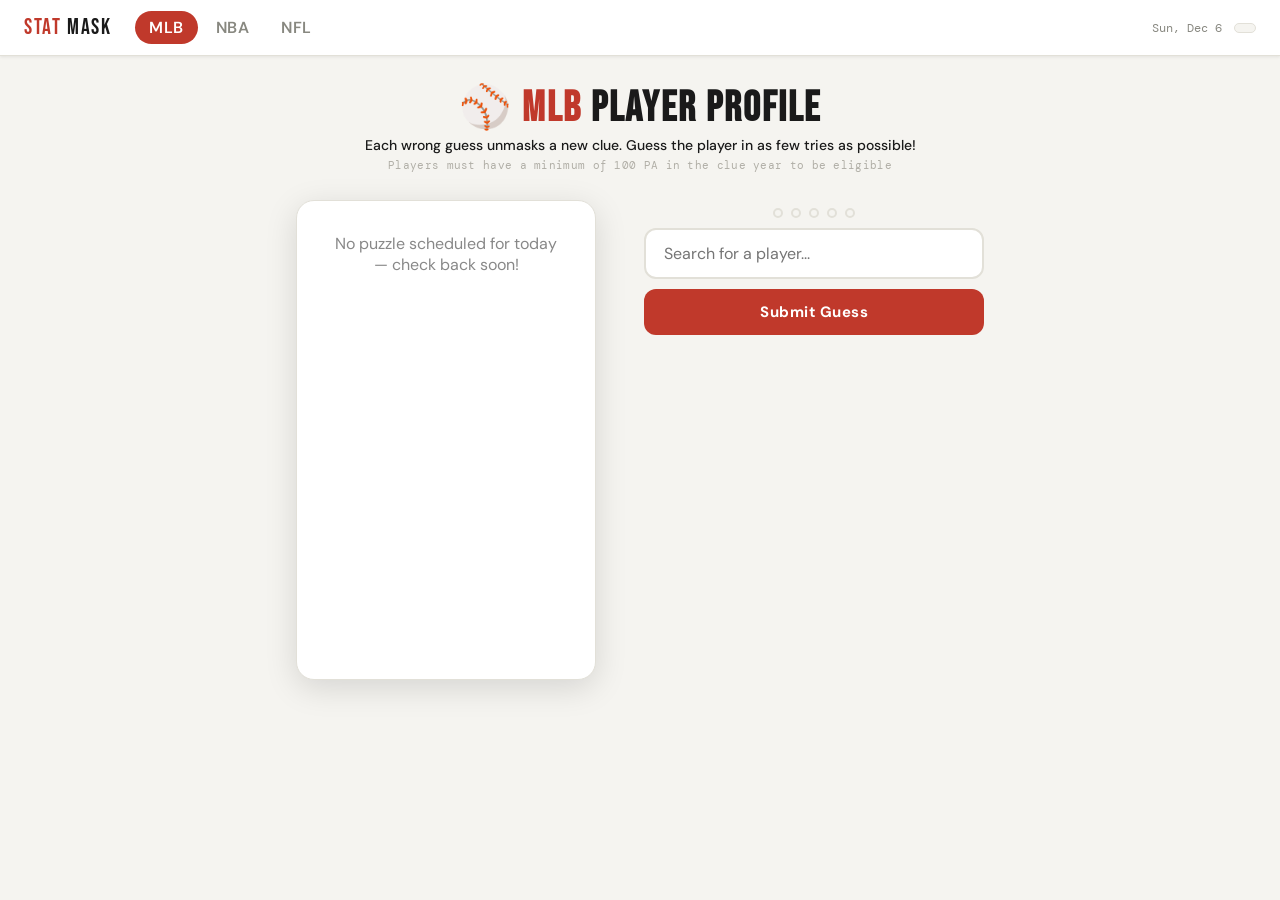
==== commit 31db29c9: "Add files via upload" ====
--- a/mlb.html
+++ b/mlb.html
@@ -21,41 +21,36 @@
       --accent-glow: rgba(192,57,43,0.12);
     }
 
-    /* Baseball stitching texture */
+    /* Baseball */
     .card-header {
-      background: linear-gradient(135deg, #c0392b 0%, #96281b 100%);
-    }
-
+      background:
+        linear-gradient(to bottom, rgba(10,5,0,0.55) 0%, rgba(10,5,0,0.42) 100%),
+        #ede4d0;
+      overflow: hidden;
+    }
+
+    /* Left stitch arc */
     .card-header::before {
       content: '';
       position: absolute;
-      inset: 0;
-      background-image:
-        radial-gradient(circle at 30% 50%, rgba(255,255,255,0.06) 0%, transparent 60%),
-        radial-gradient(circle at 70% 50%, rgba(255,255,255,0.06) 0%, transparent 60%);
-      background-size: 60px 60px;
-    }
-
-    /* Stitching lines */
+      width: 300px; height: 300px;
+      border-radius: 50%;
+      border: 4px solid rgba(192,57,43,0.9);
+      top: 50%; left: -190px;
+      transform: translateY(-50%);
+      z-index: 2;
+    }
+
+    /* Right stitch arc */
     .card-header::after {
       content: '';
       position: absolute;
-      inset: 0;
-      background-image:
-        repeating-linear-gradient(
-          90deg,
-          transparent,
-          transparent 8px,
-          rgba(255,255,255,0.07) 8px,
-          rgba(255,255,255,0.07) 9px
-        ),
-        repeating-linear-gradient(
-          0deg,
-          transparent,
-          transparent 8px,
-          rgba(255,255,255,0.04) 8px,
-          rgba(255,255,255,0.04) 9px
-        );
+      width: 300px; height: 300px;
+      border-radius: 50%;
+      border: 4px solid rgba(192,57,43,0.9);
+      top: 50%; right: -190px;
+      transform: translateY(-50%);
+      z-index: 2;
     }
 
     .sport-badge {
@@ -216,11 +211,11 @@
   </div>
 
   <!-- END STATE -->
-  <div class="end-state" id="end-state">
+  <div class="end-state" id="end-state" tabindex="-1">
     <div class="end-state-score" id="end-score"></div>
     <div class="end-state-sub" id="end-sub"></div>
     <div class="emoji-grid" id="emoji-grid"></div>
-    <button class="share-btn" id="share-btn">🔗 Share Result</button>
+    <button class="share-btn" id="share-btn">Share Result</button>
     <div class="come-back">New player tomorrow at midnight</div>
   </div>
 
--- a/shared.css
+++ b/shared.css
@@ -76,7 +76,7 @@
 
 .nav-links a {
   text-decoration: none;
-  font-size: 13px;
+  font-size: 16px;
   font-weight: 600;
   color: var(--text-muted);
   padding: 6px 14px;
@@ -521,6 +521,7 @@
 .guess-btn:hover { opacity: 0.9; }
 .guess-btn:active { transform: scale(0.98); }
 .guess-btn:disabled { opacity: 0.4; cursor: not-allowed; transform: none; }
+.guess-btn.correct { background: var(--green); pointer-events: none; }
 
 /* ── WRONG GUESSES LIST ── */
 .wrong-guesses {
@@ -724,7 +725,7 @@
   nav { padding: 0 12px; gap: 4px; }
   .nav-logo { font-size: 17px; margin-right: 6px; }
   .nav-links { gap: 2px; }
-  .nav-links a { font-size: 11px; padding: 5px 9px; letter-spacing: 0; }
+  .nav-links a { font-size: 14px; padding: 5px 9px; letter-spacing: 0; }
   .nav-date { font-size: 10px; white-space: nowrap; }
 }
 
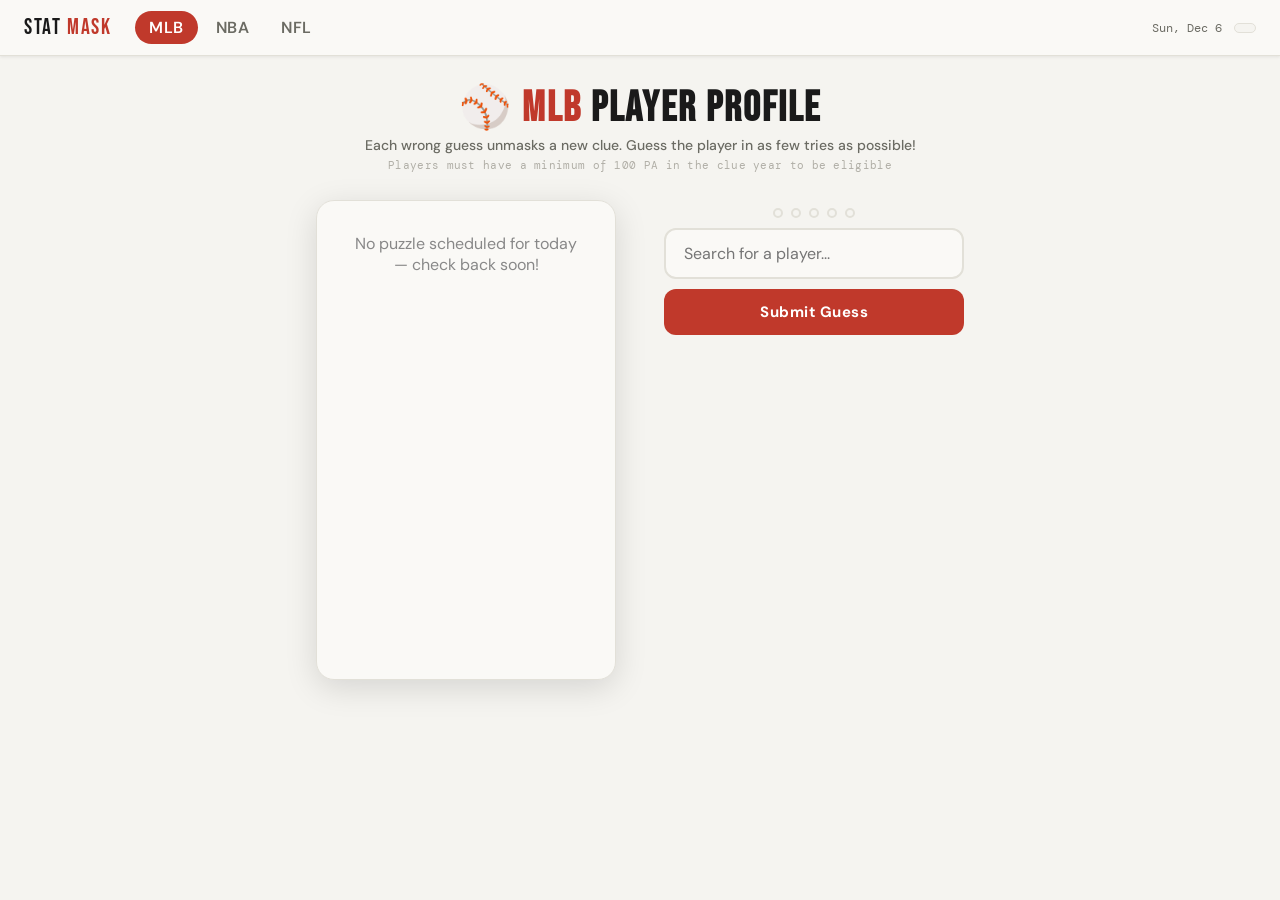
==== commit 783fdb94: "Add files via upload" ====
--- a/mlb.html
+++ b/mlb.html
@@ -18,7 +18,7 @@
     :root {
       --accent: #c0392b;
       --accent-light: #fdeaea;
-      --accent-glow: rgba(192,57,43,0.12);
+      --accent-glow: rgba(192,57,43,0.22);
     }
 
     /* Baseball */
@@ -71,7 +71,7 @@
       font-family: 'Bebas Neue', sans-serif;
       font-size: 11px;
       letter-spacing: 2px;
-      color: rgba(255,255,255,0.6);
+      color: rgba(255,255,255,0.35);
       z-index: 4;
     }
   </style>
@@ -79,7 +79,7 @@
 <body>
 
 <nav>
-  <a class="nav-logo" href="mlb.html"><span>STAT</span>MASK</a>
+  <a class="nav-logo" href="mlb.html">STAT<span>MASK</span></a>
   <ul class="nav-links">
     <li><a href="mlb.html" class="active">MLB</a></li>
     <li><a href="nba.html">NBA</a></li>
--- a/shared.css
+++ b/shared.css
@@ -12,10 +12,10 @@
 
 :root {
   --bg: #f5f4f0;
-  --surface: #ffffff;
+  --surface: #faf9f6;
   --border: #e2e0d8;
   --text: #1a1a1a;
-  --text-muted: #888880;
+  --text-muted: #6b6b63;
   --text-light: #b0aea6;
   --green: #4caf7d;
   --green-light: #e8f5ee;
@@ -29,6 +29,12 @@
   --card-height: 480px;
 }
 
+/* ── FOCUS ── */
+:focus-visible {
+  outline: 2px solid var(--accent, #888);
+  outline-offset: 2px;
+}
+
 body {
   font-family: 'DM Sans', sans-serif;
   background: var(--bg);
@@ -111,7 +117,7 @@
 }
 
 .nav-avg-label {
-  font-size: 7px;
+  font-size: 9px;
   font-weight: 700;
   letter-spacing: 1px;
   color: var(--text-muted);
@@ -154,7 +160,7 @@
 .game-subtitle {
   margin-top: 6px;
   font-size: 14px;
-  color: var(--text);
+  color: var(--text-muted);
   font-weight: 500;
 }
 
@@ -168,7 +174,6 @@
 
 /* ── SPORTS CARD ── */
 .card-wrapper {
-  perspective: 1000px;
   width: var(--card-width);
   min-height: var(--card-height);
 }
@@ -184,12 +189,16 @@
   flex-direction: column;
   border: 1.5px solid var(--border);
   position: relative;
-  transition: box-shadow 0.4s, border-color 0.4s;
+  transition: box-shadow 0.4s, transform 0.3s ease;
+  transform: perspective(1000px) rotateY(0deg) rotateX(0deg);
+}
+
+.card-wrapper:hover .sports-card:not(.win):not(.lose) {
+  transform: perspective(1000px) rotateY(1.5deg) rotateX(0.8deg);
 }
 
 .sports-card.win {
-  box-shadow: 0 0 0 3px var(--green), 0 8px 40px rgba(76,175,125,0.25);
-  border-color: var(--green);
+  box-shadow: 0 0 0 3px var(--green), 0 8px 40px rgba(76,175,125,0.3);
   animation: winGlow 0.6s ease;
 }
 
@@ -202,7 +211,7 @@
   0%   { box-shadow: 0 0 0 0px var(--green), 0 8px 32px rgba(76,175,125,0); transform: scale(1); }
   25%  { box-shadow: 0 0 0 10px var(--green), 0 8px 48px rgba(76,175,125,0.5); transform: scale(1.03); }
   60%  { box-shadow: 0 0 0 6px var(--green), 0 8px 40px rgba(76,175,125,0.35); transform: scale(1.01); }
-  100% { box-shadow: 0 0 0 3px var(--green), 0 8px 40px rgba(76,175,125,0.25); transform: scale(1); }
+  100% { box-shadow: 0 0 0 3px var(--green), 0 8px 40px rgba(76,175,125,0.3); transform: scale(1); }
 }
 
 /* ── WIN SWEEP ── */
@@ -247,7 +256,7 @@
 
 /* ── CARD HEADER (sport texture) ── */
 .card-header {
-  min-height: 140px;
+  min-height: 180px;
   position: relative;
   overflow: hidden;
   display: flex;
@@ -326,7 +335,7 @@
 }
 
 .accolade-badge {
-  font-size: 9px;
+  font-size: 10px;
   font-weight: 600;
   color: rgba(255,255,255,0.9);
   background: rgba(255,255,255,0.18);
@@ -349,7 +358,7 @@
   border-top: 1px solid var(--border);
   display: flex;
   align-items: center;
-  padding: 10px 18px;
+  padding: 16px 18px;
   gap: 12px;
   position: relative;
   overflow: visible;
@@ -374,7 +383,7 @@
 }
 
 .clue-tag {
-  font-size: 7px;
+  font-size: 9px;
   font-weight: 700;
   letter-spacing: 1.2px;
   color: var(--text-muted);
@@ -405,6 +414,7 @@
   color: var(--text);
   line-height: 1.45;
   white-space: normal;
+  font-family: 'DM Mono', monospace;
   filter: blur(8px);
   transition: filter 0.5s;
   user-select: none;
@@ -414,6 +424,13 @@
   filter: blur(0);
   user-select: auto;
 }
+
+/* Stagger reveal when all clues unblur at once (win/lose) */
+.clue-row.revealed:nth-child(2) .clue-value  { transition-delay: 0s; }
+.clue-row.revealed:nth-child(3) .clue-value  { transition-delay: 0.07s; }
+.clue-row.revealed:nth-child(4) .clue-value  { transition-delay: 0.14s; }
+.clue-row.revealed:nth-child(5) .clue-value  { transition-delay: 0.21s; }
+.clue-row.revealed:nth-child(6) .clue-value  { transition-delay: 0.28s; }
 
 /* ── GUESS INPUT AREA ── */
 .guess-area {
@@ -461,7 +478,7 @@
 
 .search-input:focus {
   border-color: var(--accent);
-  box-shadow: 0 0 0 3px var(--accent-glow, rgba(0,0,0,0.06));
+  box-shadow: 0 0 0 3px var(--accent-glow, rgba(0,0,0,0.15));
 }
 
 .search-input:disabled {
@@ -472,7 +489,7 @@
 
 .autocomplete-dropdown {
   position: absolute;
-  top: calc(100% + 6px);
+  top: calc(100% + 2px);
   left: 0; right: 0;
   background: var(--surface);
   border: 1.5px solid var(--border);
@@ -515,12 +532,12 @@
   font-family: 'DM Sans', sans-serif;
   cursor: pointer;
   letter-spacing: 0.5px;
-  transition: opacity 0.2s, transform 0.1s;
+  transition: opacity 0.2s, transform 0.1s, filter 0.1s;
 }
 
 .guess-btn:hover { opacity: 0.9; }
-.guess-btn:active { transform: scale(0.98); }
-.guess-btn:disabled { opacity: 0.4; cursor: not-allowed; transform: none; }
+.guess-btn:active { transform: scale(0.97); filter: brightness(0.9); }
+.guess-btn:disabled { opacity: 0.4; cursor: not-allowed; transform: none; filter: none; }
 .guess-btn.correct { background: var(--green); pointer-events: none; }
 
 /* ── WRONG GUESSES LIST ── */
@@ -539,19 +556,21 @@
   margin-bottom: 6px;
 }
 
+#wrong-guesses-list {
+  display: flex;
+  flex-wrap: wrap;
+  gap: 4px;
+}
+
 .wrong-guess-tag {
   display: inline-flex;
   align-items: center;
-  gap: 5px;
   background: var(--red-light);
   color: var(--red);
   font-size: 13px;
   font-weight: 600;
   padding: 4px 10px;
   border-radius: 20px;
-  margin: 3px;
-  text-decoration: line-through;
-  text-decoration-color: var(--red);
 }
 
 /* ── END STATE ── */
@@ -590,7 +609,6 @@
 .end-state-sub {
   font-size: 13px;
   color: var(--text-muted);
-  margin-top: -8px;
 }
 
 .emoji-grid {
@@ -613,7 +631,7 @@
   font-weight: 700;
   font-family: 'DM Sans', sans-serif;
   cursor: pointer;
-  transition: opacity 0.2s;
+  transition: opacity 0.2s, background 0.2s;
   letter-spacing: 0.3px;
 }
 
@@ -640,7 +658,10 @@
   max-width: 360px;
 }
 
-.locked-banner.show { display: block; }
+.locked-banner.show {
+  display: block;
+  animation: slideUp 0.3s ease;
+}
 
 /* ── SCROLLBAR ── */
 .autocomplete-dropdown::-webkit-scrollbar { width: 4px; }
@@ -684,8 +705,8 @@
   }
 
   .controls-col {
-    width: 340px;
-    max-width: 340px;
+    width: 300px;
+    max-width: 300px;
     padding-top: 8px;
   }
 
@@ -709,13 +730,13 @@
     --card-height: 390px;
   }
 
-  main { padding: 10px 16px 20px; gap: 12px; }
+  main { padding: 20px 16px 20px; gap: 12px; }
 
   .page-header h1 { font-size: 32px; }
   .game-subtitle { font-size: 13px; }
   .eligibility-note { font-size: 10px; margin-top: 2px; }
 
-  .card-header { min-height: 120px; }
+  .card-header { min-height: 150px; }
 
   .search-input { padding: 10px 14px; font-size: 16px; }
   .guess-btn { padding: 10px; font-size: 14px; }
@@ -741,5 +762,5 @@
   .game-subtitle { font-size: 12px; }
   .eligibility-note { display: none; }
 
-  .card-header { min-height: 110px; }
-}
+  .card-header { min-height: 130px; }
+}
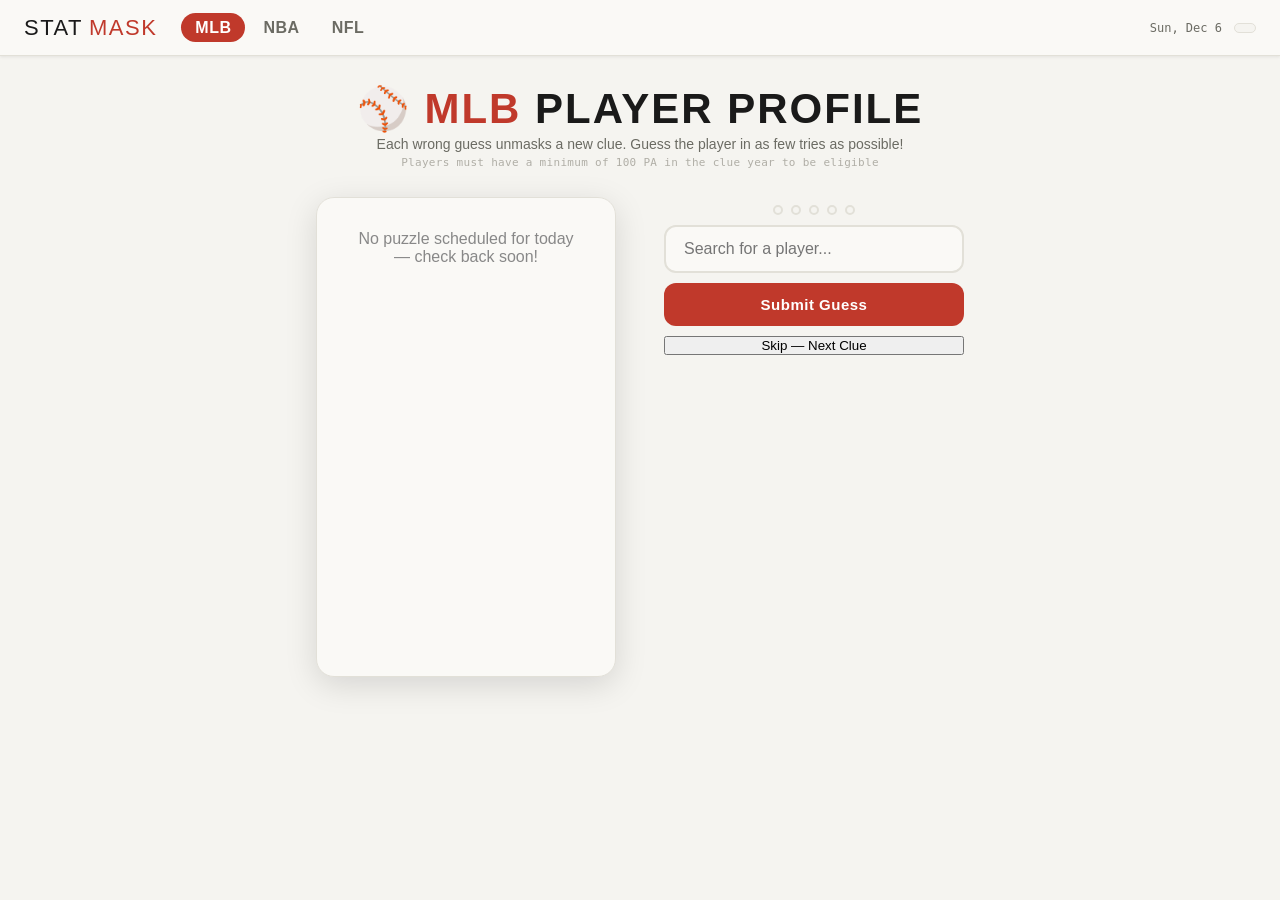
==== commit 9156d4dd: "Add skip/give-up button, last-name comma search, CSP security headers, DOM XSS fixes Co-Authored-By:" ====
--- a/mlb.html
+++ b/mlb.html
@@ -12,6 +12,7 @@
 </script>
   <meta charset="UTF-8" />
   <meta name="viewport" content="width=device-width, initial-scale=1.0" />
+  <meta http-equiv="Content-Security-Policy" content="default-src 'self'; script-src 'self' 'unsafe-inline' https://www.googletagmanager.com; style-src 'self' 'unsafe-inline' https://fonts.googleapis.com; font-src https://fonts.gstatic.com; connect-src 'self' https://www.google-analytics.com https://analytics.google.com; img-src 'self' data: https://www.google-analytics.com; frame-ancestors 'none';" />
   <title>StatMask ⚾ MLB</title>
   <link rel="stylesheet" href="shared.css" />
   <style>
@@ -197,6 +198,7 @@
       <div class="autocomplete-dropdown" id="autocomplete-dropdown"></div>
     </div>
     <button class="guess-btn" id="guess-btn">Submit Guess</button>
+    <button class="skip-btn" id="skip-btn">Skip — Next Clue</button>
   </div>
 
   <!-- WRONG GUESSES -->
--- a/shared.css
+++ b/shared.css
@@ -727,16 +727,34 @@
 @media (max-width: 480px) {
   :root {
     --card-width: min(300px, calc(100vw - 32px));
-    --card-height: 390px;
-  }
-
-  main { padding: 20px 16px 20px; gap: 12px; }
-
-  .page-header h1 { font-size: 32px; }
-  .game-subtitle { font-size: 13px; }
-  .eligibility-note { font-size: 10px; margin-top: 2px; }
-
-  .card-header { min-height: 150px; }
+    --card-height: 240px;
+  }
+
+  main { padding: 16px 16px 16px; gap: 10px; }
+
+  .page-header h1 { font-size: 28px; }
+  .game-subtitle { font-size: 12px; margin-top: 4px; }
+  .eligibility-note { display: none; }
+
+  .card-header { min-height: 110px; }
+
+  /* Compact unrevealed rows: blurred content clipped to preview height */
+  .clue-row {
+    transition: max-height 0.35s ease, padding 0.35s ease;
+  }
+  .clue-row:not(.revealed) {
+    min-height: 0;
+    max-height: 38px;
+    overflow: hidden;
+    padding: 6px 14px;
+  }
+
+  /* Revealed rows expand smoothly, then show unblurred clue */
+  .clue-row.revealed {
+    max-height: 200px;
+    padding: 10px 14px;
+    min-height: 0;
+  }
 
   .search-input { padding: 10px 14px; font-size: 16px; }
   .guess-btn { padding: 10px; font-size: 14px; }
@@ -753,14 +771,13 @@
 @media (max-width: 390px) {
   :root {
     --card-width: calc(100vw - 28px);
-    --card-height: 360px;
-  }
-
-  main { padding: 6px 14px 16px; gap: 10px; }
-
-  .page-header h1 { font-size: 28px; }
-  .game-subtitle { font-size: 12px; }
-  .eligibility-note { display: none; }
-
-  .card-header { min-height: 130px; }
-}
+    --card-height: 200px;
+  }
+
+  main { padding: 10px 14px 14px; gap: 8px; }
+
+  .page-header h1 { font-size: 24px; }
+  .game-subtitle { font-size: 11px; }
+
+  .card-header { min-height: 95px; }
+}
